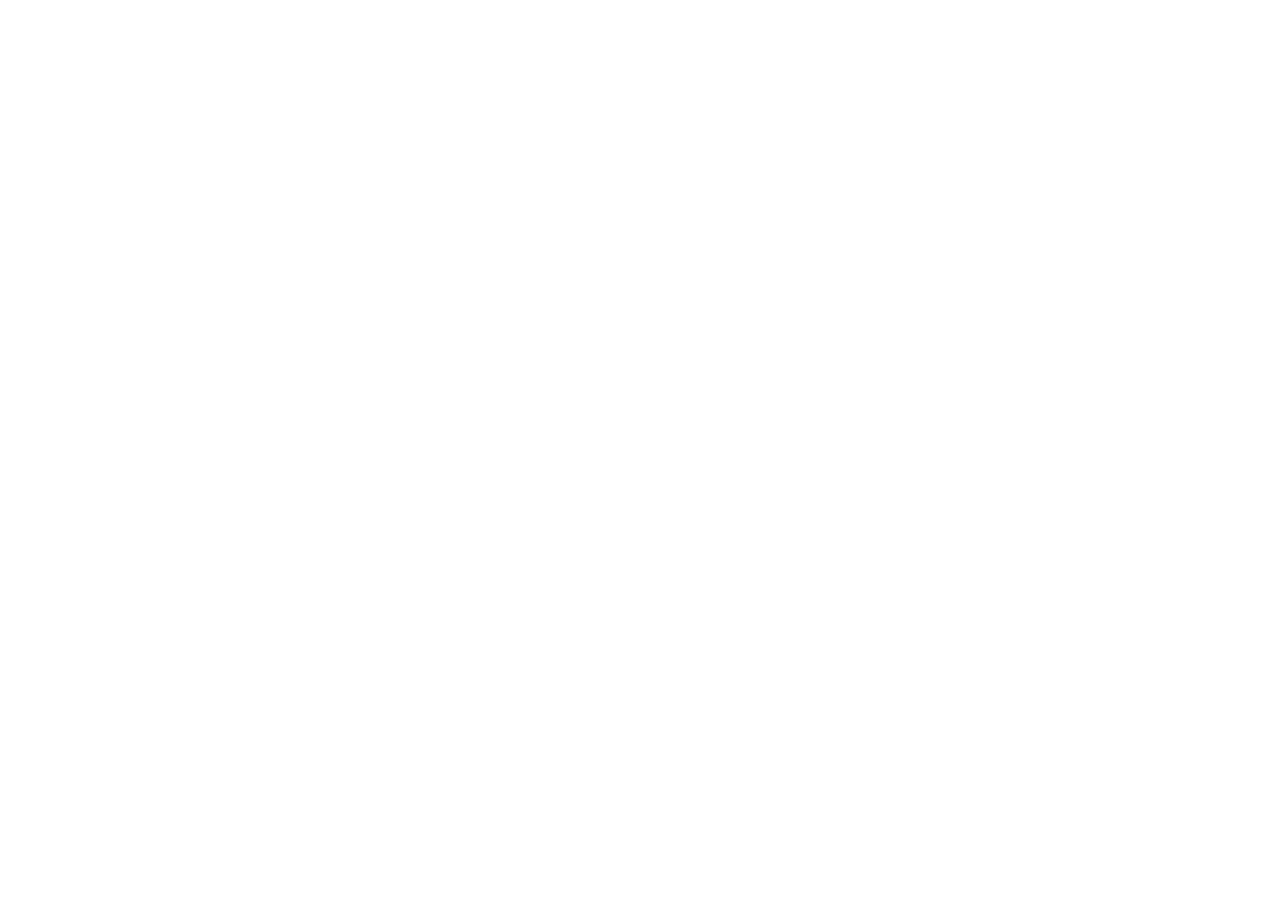
==== Ghibili/index.html @ 0d8d5726 "feat: setup Ghibili" ====
<!DOCTYPE html>
<html lang="en">
  <head>
    <meta charset="UTF-8" />
    <meta name="viewport" content="width=device-width, initial-scale=1.0" />
    <title>Studio Ghibili</title>
    <link rel="stylesheet" href="./style/ghibili.css" />
    <link rel="preconnect" href="https://fonts.googleapis.com" />
    <link rel="preconnect" href="https://fonts.gstatic.com" crossorigin />
    <link
      href="https://fonts.googleapis.com/css2?family=Andada+Pro:ital,wght@0,400..840;1,400..840&family=Archivo:ital,wght@0,100..900;1,100..900&display=swap"
      rel="stylesheet"
    />
  </head>
  <body></body>
</html>
---- Ghibili/style/ghibili.css ----
*{
  padding: 0;
  margin: 0;
  box-sizing: border-box;
  font-family: 'Andada Pro' 'Archivp' sans-serif;
}
:root{
  --brandColor:#F1A5B1;
  --color01: #0B0A0A;
  --color02: #FFFFFF;
}
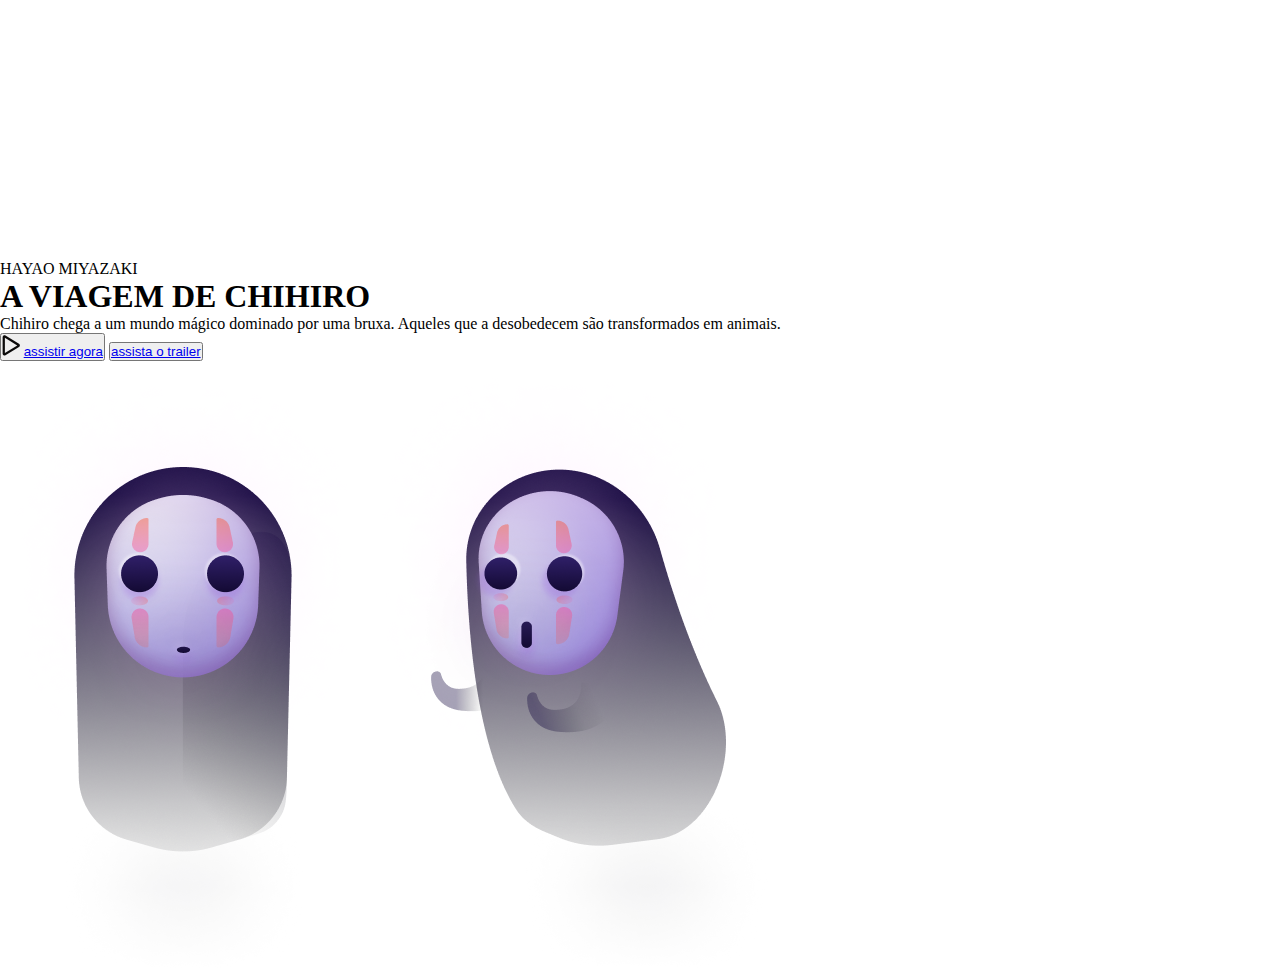
==== commit e6c100d2: "feat: html ghibili" ====
--- a/Ghibili/index.html
+++ b/Ghibili/index.html
@@ -12,5 +12,54 @@
       rel="stylesheet"
     />
   </head>
-  <body></body>
+  <body>
+    <!-- HEADER -->
+    <header>
+      <nav>
+        <div class="logo">
+          <img src="./img/logo.svg" alt="" />
+        </div>
+        <ul>
+          <li>
+            <img src="./img/link-google.svg" alt="" />
+          </li>
+          <li>
+            <img src="./img/link-facebook.svg" alt="" />
+          </li>
+          <li>
+            <img src="./img/link-twitter.svg" alt="" />
+          </li>
+          <li>
+            <img src="./img/link-instagram.svg" alt="" />
+          </li>
+        </ul>
+      </nav>
+    </header>
+    <!-- MAIN -->
+    <main>
+      <div>
+        <p>HAYAO MIYAZAKI</p>
+        <h1>A VIAGEM DE CHIHIRO</h1>
+        <p>
+          Chihiro chega a um mundo mágico dominado por uma bruxa. Aqueles que a
+          desobedecem são transformados em animais.
+        </p>
+        <div>
+          <button>
+            <img src="./img/Vector.svg" alt="" />
+            <a href="#">assistir agora</a>
+          </button>
+          <button>
+            <a href="#">assista o trailer</a>
+          </button>
+        </div>
+      </div>
+      <div>
+        <div>
+          <img src="./img/Ghibili01.png" alt="" />
+          <img src="./img/Ghibili02.png" alt="" />
+        </div>
+      </div>
+    </main>
+  </body>
 </html>
--- a/Ghibili/style/ghibili.css
+++ b/Ghibili/style/ghibili.css
@@ -2,10 +2,10 @@
   padding: 0;
   margin: 0;
   box-sizing: border-box;
-  font-family: 'Andada Pro' 'Archivp' sans-serif;
+  font-family: 'Andada Pro' 'Archivo' sans-serif;
 }
 :root{
   --brandColor:#F1A5B1;
   --color01: #0B0A0A;
   --color02: #FFFFFF;
-}+}
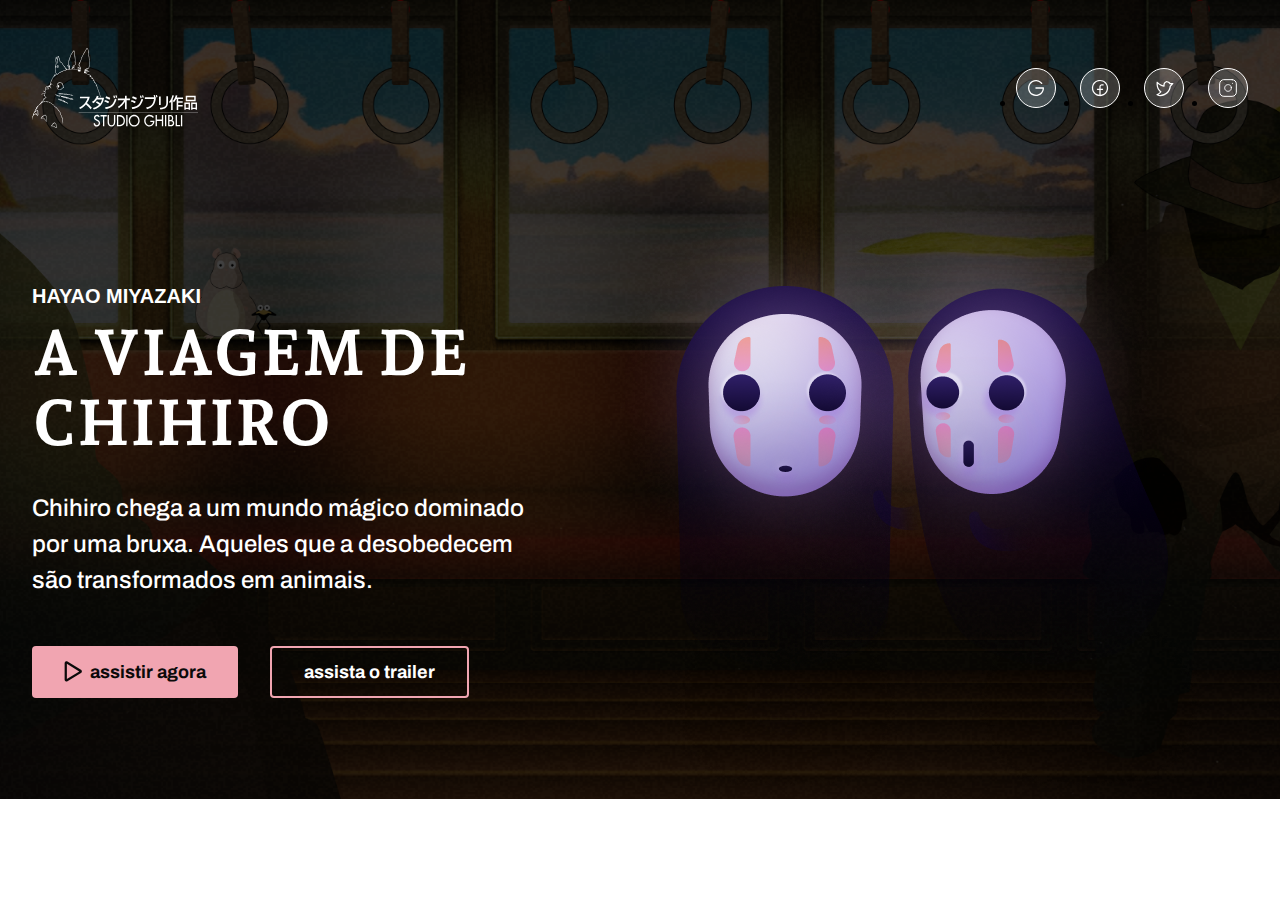
==== commit 95c1b0dd: "feat: studio ghibili css" ====
--- a/Ghibili/index.html
+++ b/Ghibili/index.html
@@ -15,11 +15,11 @@
   <body>
     <!-- HEADER -->
     <header>
-      <nav>
+      <nav class="navbar">
         <div class="logo">
           <img src="./img/logo.svg" alt="" />
         </div>
-        <ul>
+        <ul class="navbar-ul">
           <li>
             <img src="./img/link-google.svg" alt="" />
           </li>
@@ -37,27 +37,27 @@
     </header>
     <!-- MAIN -->
     <main>
-      <div>
-        <p>HAYAO MIYAZAKI</p>
-        <h1>A VIAGEM DE CHIHIRO</h1>
-        <p>
-          Chihiro chega a um mundo mágico dominado por uma bruxa. Aqueles que a
-          desobedecem são transformados em animais.
-        </p>
-        <div>
-          <button>
-            <img src="./img/Vector.svg" alt="" />
-            <a href="#">assistir agora</a>
-          </button>
-          <button>
-            <a href="#">assista o trailer</a>
-          </button>
+      <div class="inforContainer">
+        <div class="infro">
+          <p class="nameGhibili">HAYAO MIYAZAKI</p>
+          <h1 class="h1Titlle">A VIAGEM DE CHIHIRO</h1>
+          <p class="textIfor">
+            Chihiro chega a um mundo mágico dominado <br />
+            por uma bruxa. Aqueles que a desobedecem <br />
+            são transformados em animais.
+          </p>
+          <div class="btns">
+            <button class="btn" id="btn-pink">
+              <img src="./img/Vector.svg" alt="" />
+              <a href="#">assistir agora</a>
+            </button>
+            <button class="btn" id="btn-black">
+              <a href="#">assista o trailer</a>
+            </button>
+          </div>
         </div>
-      </div>
-      <div>
-        <div>
-          <img src="./img/Ghibili01.png" alt="" />
-          <img src="./img/Ghibili02.png" alt="" />
+        <div class="ghibilis">
+          <img src="./img/ilustração.png" alt="" />
         </div>
       </div>
     </main>
--- a/Ghibili/style/ghibili.css
+++ b/Ghibili/style/ghibili.css
@@ -3,9 +3,117 @@
   margin: 0;
   box-sizing: border-box;
   font-family: 'Andada Pro' 'Archivo' sans-serif;
+  text-decoration: none;
 }
 :root{
   --brandColor:#F1A5B1;
   --color01: #0B0A0A;
   --color02: #FFFFFF;
 }
+body{
+  margin: 0;
+  padding: 0;
+  background-image: url('/Ghibili/img/background.png');
+  background-size: cover;
+  background-position: center;
+  background-repeat: no-repeat;
+}
+
+ a{
+  color: var(--color01);
+  font-size: 1.125rem;
+  font-weight: 700;
+  font-family: 'Archivo';
+}
+
+#btn-black a{
+  color: var(--color02);
+  font-size: 1.125rem;
+  font-weight: 700;
+  font-family: 'Archivo';
+}
+
+/* ********* NavBar ********* */
+
+header{
+  max-width: 76rem;
+  margin: 0 auto;
+  padding: 48px 0 48px 0;
+}
+
+.navbar{
+  display: flex;
+  justify-content: space-between;
+  align-items: center;
+}
+
+.navbar-ul{
+  display: flex;
+  gap: 1.5rem;
+}
+/* ********** Main ******** */
+.inforContainer{
+  display: flex;
+  max-width: 76rem;
+  margin: 0 auto;
+  align-items: center;
+  justify-content: space-between;
+}
+
+.nameGhibili{
+  font-family: sans-serif;
+  font-weight: 700;
+  font-size: 1.25rem;
+  line-height: 1.75rem;
+  color: var(--color02);
+}
+
+.h1Titlle{
+  font-family: 'Andada Pro';
+  font-weight: 800;
+  font-size: 4rem;
+  line-height: 4.375rem;
+  color: var(--color02);
+  margin-top: 8px;
+}
+
+.textIfor{
+  font-family: 'Archivo';
+  font-weight: 500;
+  font-size: 1.5rem;
+  line-height: 2.25rem;
+  color: var(--color02);
+  margin-top: 2rem;
+}
+
+.btns{
+  display: flex;
+  gap: 2rem;
+  margin-top: 3rem;
+}
+
+#btn-pink{
+  display: flex;
+  gap: 0.5rem;
+  align-items: center;
+  justify-content: center;
+  border: none;
+  border-radius: 0.25rem;
+  padding: 0.875rem 2rem;
+  background: var(--brandColor);
+  cursor: pointer;
+  transition: 0.3s;
+}
+
+#btn-pink:hover{
+background-color: #eb8195;
+}
+
+#btn-black{
+  border: solid 0.125rem var(--brandColor);
+  border-radius: 0.25rem;
+  padding: 0.875rem 2rem;
+  cursor: pointer;
+  background: transparent;
+  transition: 0.3s;
+}
